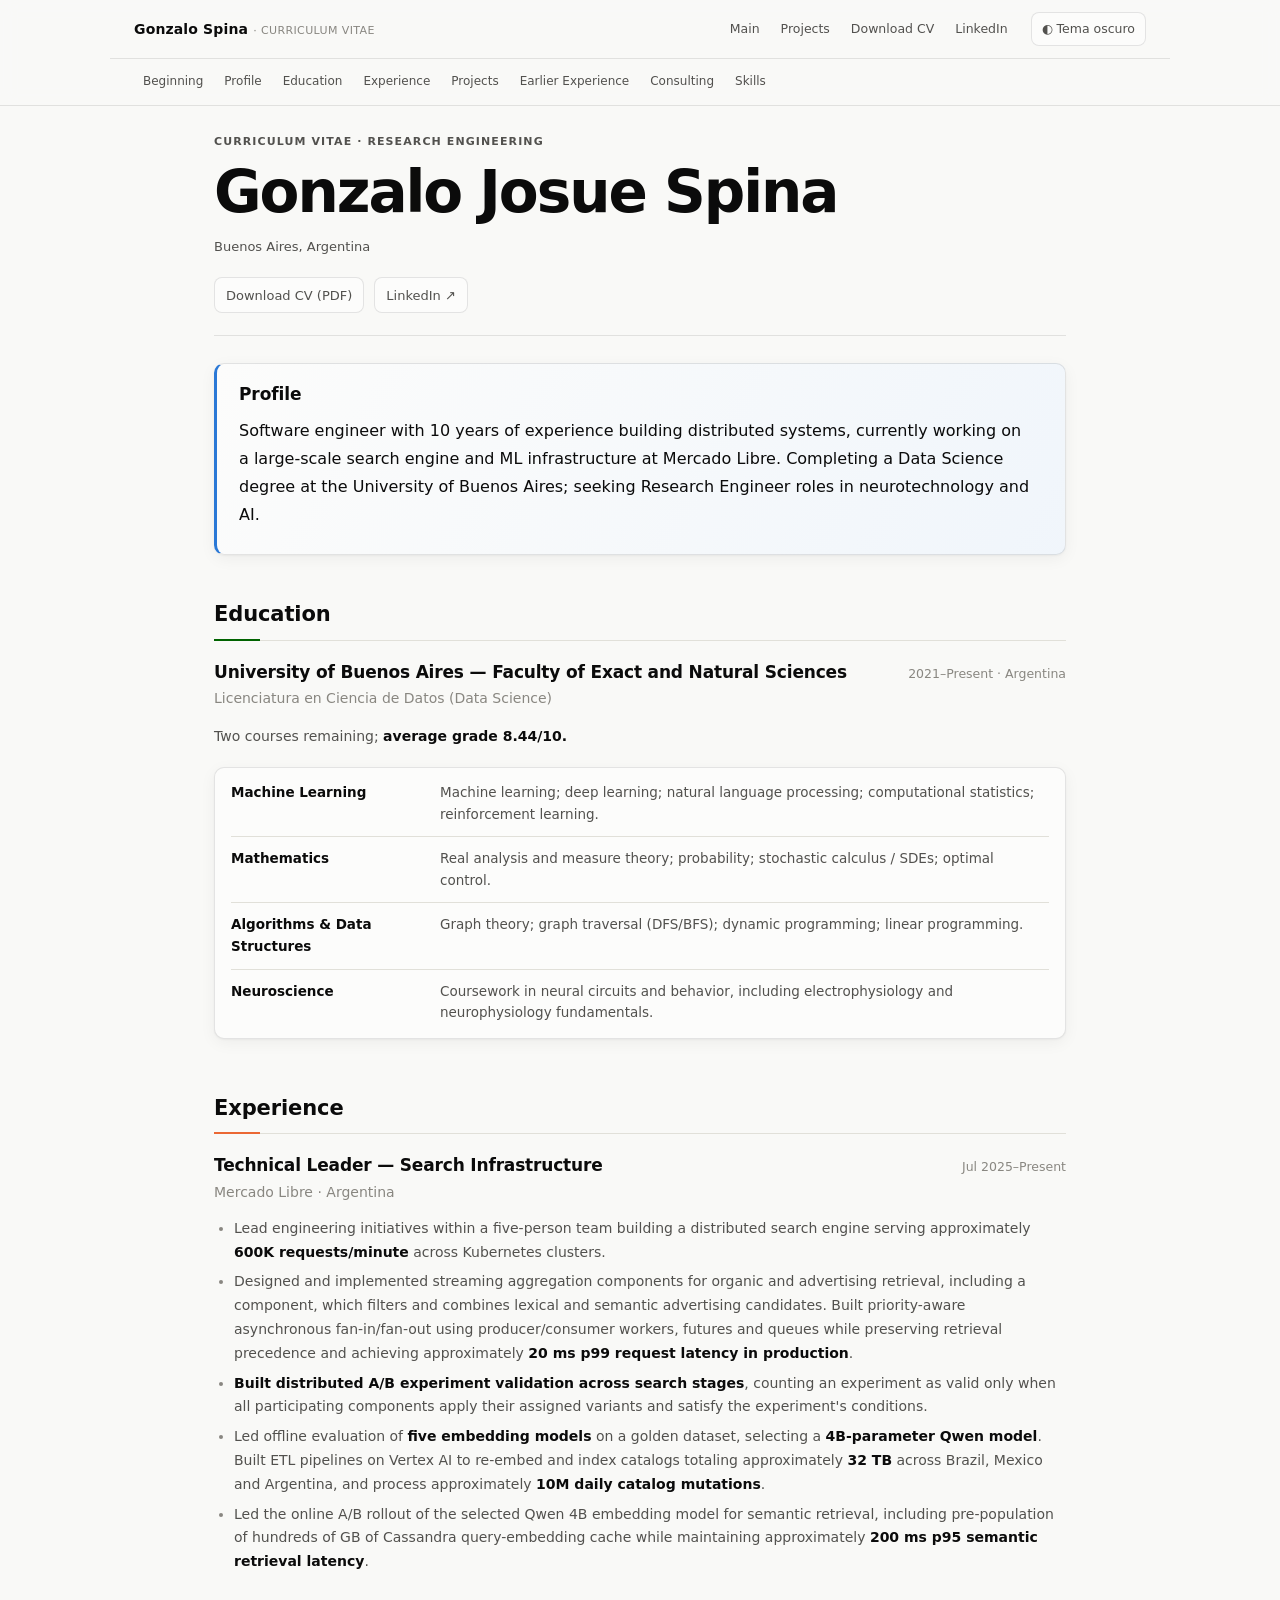
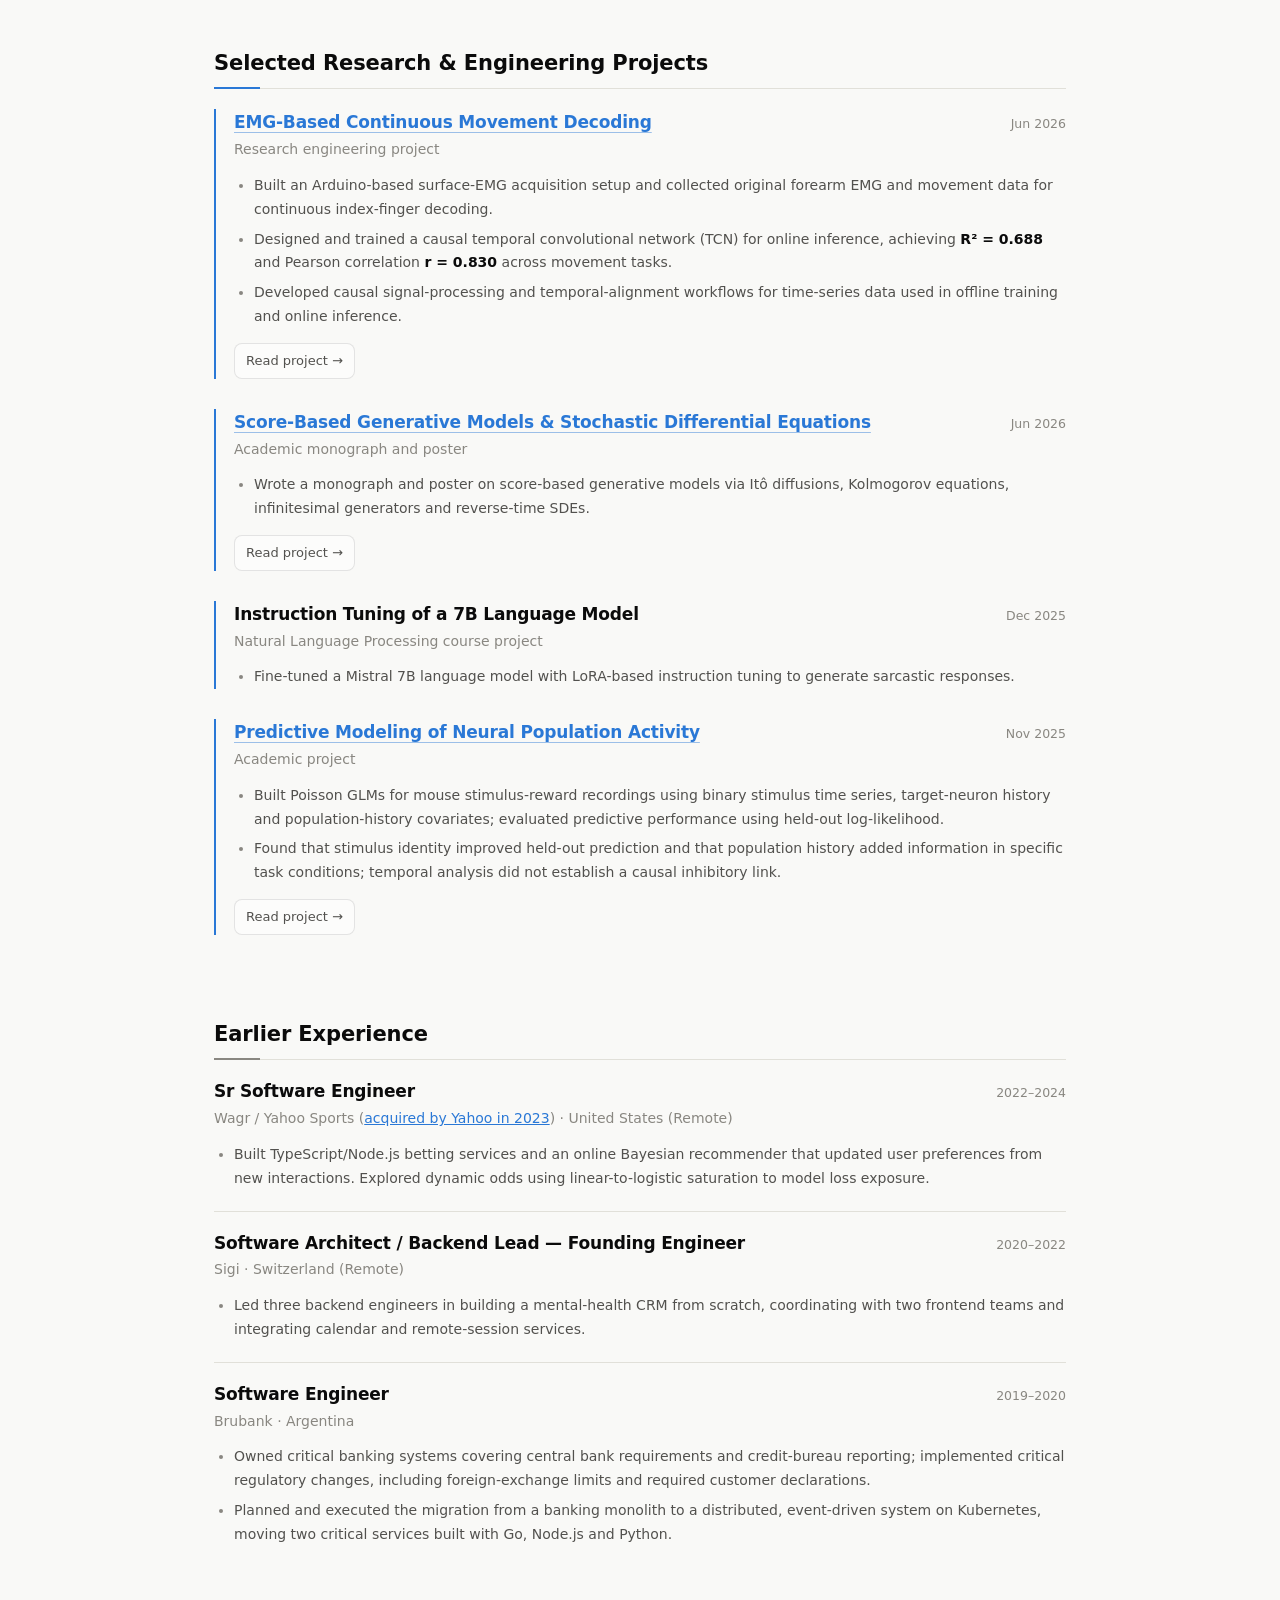
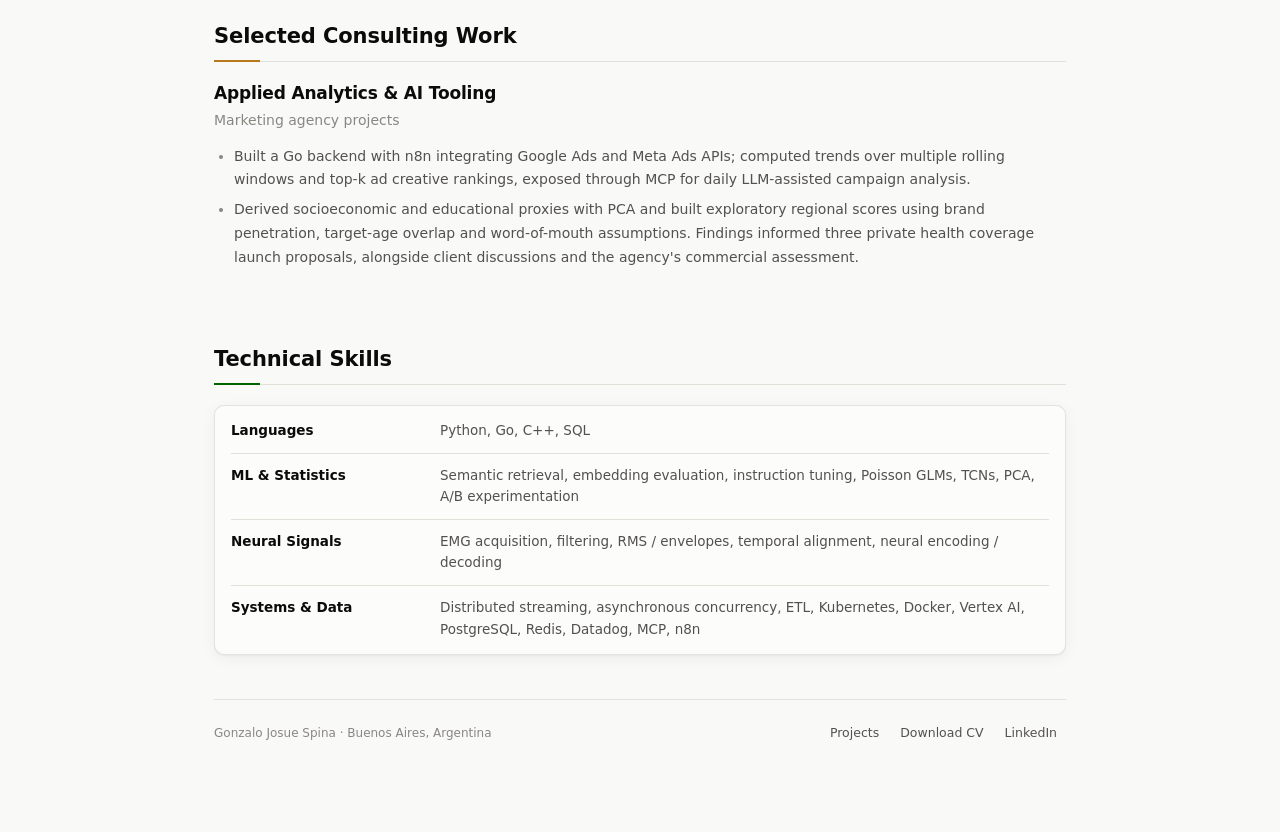
==== docs/index.html @ 9b9d8644 "Use GitHub Pages docs publishing source" ====
<!doctype html>
<html lang="en" data-theme="light">
<head>
  <meta charset="utf-8">
  <meta name="viewport" content="width=device-width,initial-scale=1">
  <meta name="description" content="Curriculum vitae of Gonzalo Spina — research engineering in AI, neurotechnology and distributed systems.">
  <title>Gonzalo Spina · Curriculum Vitae</title>
  <link rel="stylesheet" href="styles.css">
</head>
<body data-page="main">
<header data-site-header></header>
<main class="wrap cv-home" id="top">
  <div class="cv-intro">
    <div class="eyebrow">Curriculum vitae · Research engineering</div>
    <h1>Gonzalo Josue Spina</h1>
    <div class="meta"><span>Buenos Aires, Argentina</span></div>
    <div class="links cv-actions"><a href="Gonzalo_Spina_CV.pdf" download>Download CV (PDF)</a><a href="https://www.linkedin.com/in/gonzalospina" target="_blank" rel="noopener me">LinkedIn ↗</a></div>
  </div>
  <section id="profile">
    <h2>Profile</h2>
    <p>Software engineer with 10 years of experience building distributed systems, currently working on a large-scale search engine and ML infrastructure at Mercado Libre. Completing a Data Science degree at the University of Buenos Aires; seeking Research Engineer roles in neurotechnology and AI.</p>
  </section>
  <section id="education">
    <h2>Education</h2>
    <div class="cv-entry-head"><h3>University of Buenos Aires — Faculty of Exact and Natural Sciences</h3><span>2021–Present · Argentina</span></div>
    <p class="cv-subtitle">Licenciatura en Ciencia de Datos (Data Science)</p>
    <p>Two courses remaining; <strong>average grade 8.44/10.</strong></p>
    <dl class="cv-lines">
      <div><dt>Machine Learning</dt><dd>Machine learning; deep learning; natural language processing; computational statistics; reinforcement learning.</dd></div>
      <div><dt>Mathematics</dt><dd>Real analysis and measure theory; probability; stochastic calculus / SDEs; optimal control.</dd></div>
      <div><dt>Algorithms &amp; Data Structures</dt><dd>Graph theory; graph traversal (DFS/BFS); dynamic programming; linear programming.</dd></div>
      <div><dt>Neuroscience</dt><dd>Coursework in neural circuits and behavior, including electrophysiology and neurophysiology fundamentals.</dd></div>
    </dl>
  </section>
  <section id="experience">
    <h2>Experience</h2>
    <article class="cv-entry">
      <div class="cv-entry-head"><h3>Technical Leader — Search Infrastructure</h3><span>Jul 2025–Present</span></div>
      <p class="cv-subtitle">Mercado Libre · Argentina</p>
      <ul>
        <li>Lead engineering initiatives within a five-person team building a distributed search engine serving approximately <strong>600K requests/minute</strong> across Kubernetes clusters.</li>
        <li>Designed and implemented streaming aggregation components for organic and advertising retrieval, including a component, which filters and combines lexical and semantic advertising candidates. Built priority-aware asynchronous fan-in/fan-out using producer/consumer workers, futures and queues while preserving retrieval precedence and achieving approximately <strong>20 ms p99 request latency in production</strong>.</li>
        <li><strong>Built distributed A/B experiment validation across search stages</strong>, counting an experiment as valid only when all participating components apply their assigned variants and satisfy the experiment's conditions.</li>
        <li>Led offline evaluation of <strong>five embedding models</strong> on a golden dataset, selecting a <strong>4B-parameter Qwen model</strong>. Built ETL pipelines on Vertex AI to re-embed and index catalogs totaling approximately <strong>32 TB</strong> across Brazil, Mexico and Argentina, and process approximately <strong>10M daily catalog mutations</strong>.</li>
        <li>Led the online A/B rollout of the selected Qwen 4B embedding model for semantic retrieval, including pre-population of hundreds of GB of Cassandra query-embedding cache while maintaining approximately <strong>200 ms p95 semantic retrieval latency</strong>.</li>
      </ul>
    </article>
  </section>
  <section id="projects">
    <h2>Selected Research &amp; Engineering Projects</h2>
    <article class="cv-entry">
      <div class="cv-entry-head"><h3><a href="projects/emg-continous-decoding.html">EMG-Based Continuous Movement Decoding</a></h3><span>Jun 2026</span></div>
      <p class="cv-subtitle">Research engineering project</p>
      <ul>
        <li>Built an Arduino-based surface-EMG acquisition setup and collected original forearm EMG and movement data for continuous index-finger decoding.</li>
        <li>Designed and trained a causal temporal convolutional network (TCN) for online inference, achieving <strong>R² = 0.688</strong> and Pearson correlation <strong>r = 0.830</strong> across movement tasks.</li>
        <li>Developed causal signal-processing and temporal-alignment workflows for time-series data used in offline training and online inference.</li>
      </ul>
      <div class="links cv-link"><a href="projects/emg-continous-decoding.html">Read project →</a></div>
    </article>
    <article class="cv-entry">
      <div class="cv-entry-head"><h3><a href="projects/score-based-diffusions.html">Score-Based Generative Models &amp; Stochastic Differential Equations</a></h3><span>Jun 2026</span></div>
      <p class="cv-subtitle">Academic monograph and poster</p>
      <ul><li>Wrote a monograph and poster on score-based generative models via Itô diffusions, Kolmogorov equations, infinitesimal generators and reverse-time SDEs.</li></ul>
      <div class="links cv-link"><a href="projects/score-based-diffusions.html">Read project →</a></div>
    </article>
    <article class="cv-entry">
      <div class="cv-entry-head"><h3>Instruction Tuning of a 7B Language Model</h3><span>Dec 2025</span></div>
      <p class="cv-subtitle">Natural Language Processing course project</p>
      <ul><li>Fine-tuned a Mistral 7B language model with LoRA-based instruction tuning to generate sarcastic responses.</li></ul>
    </article>
    <article class="cv-entry">
      <div class="cv-entry-head"><h3><a href="projects/olfactory-glm.html">Predictive Modeling of Neural Population Activity</a></h3><span>Nov 2025</span></div>
      <p class="cv-subtitle">Academic project</p>
      <ul>
        <li>Built Poisson GLMs for mouse stimulus-reward recordings using binary stimulus time series, target-neuron history and population-history covariates; evaluated predictive performance using held-out log-likelihood.</li>
        <li>Found that stimulus identity improved held-out prediction and that population history added information in specific task conditions; temporal analysis did not establish a causal inhibitory link.</li>
      </ul>
      <div class="links cv-link"><a href="projects/olfactory-glm.html">Read project →</a></div>
    </article>
  </section>
  <section id="earlier-experience">
    <h2>Earlier Experience</h2>
    <article class="cv-entry">
      <div class="cv-entry-head"><h3>Sr Software Engineer</h3><span>2022–2024</span></div>
      <p class="cv-subtitle">Wagr / Yahoo Sports (<a href="https://www.yahooinc.com/press/yahoo-acquires-wagr-unlocking-opportunities-in-social-gaming-for-yahoo-sports" target="_blank" rel="noopener">acquired by Yahoo in 2023</a>) · United States (Remote)</p>
      <ul><li>Built TypeScript/Node.js betting services and an online Bayesian recommender that updated user preferences from new interactions. Explored dynamic odds using linear-to-logistic saturation to model loss exposure.</li></ul>
    </article>
    <article class="cv-entry">
      <div class="cv-entry-head"><h3>Software Architect / Backend Lead — Founding Engineer</h3><span>2020–2022</span></div>
      <p class="cv-subtitle">Sigi · Switzerland (Remote)</p>
      <ul><li>Led three backend engineers in building a mental-health CRM from scratch, coordinating with two frontend teams and integrating calendar and remote-session services.</li></ul>
    </article>
    <article class="cv-entry">
      <div class="cv-entry-head"><h3>Software Engineer</h3><span>2019–2020</span></div>
      <p class="cv-subtitle">Brubank · Argentina</p>
      <ul>
        <li>Owned critical banking systems covering central bank requirements and credit-bureau reporting; implemented critical regulatory changes, including foreign-exchange limits and required customer declarations.</li>
        <li>Planned and executed the migration from a banking monolith to a distributed, event-driven system on Kubernetes, moving two critical services built with Go, Node.js and Python.</li>
      </ul>
    </article>
  </section>
  <section id="consulting">
    <h2>Selected Consulting Work</h2>
    <article class="cv-entry">
      <div class="cv-entry-head"><h3>Applied Analytics &amp; AI Tooling</h3></div>
      <p class="cv-subtitle">Marketing agency projects</p>
      <ul>
        <li>Built a Go backend with n8n integrating Google Ads and Meta Ads APIs; computed trends over multiple rolling windows and top-k ad creative rankings, exposed through MCP for daily LLM-assisted campaign analysis.</li>
        <li>Derived socioeconomic and educational proxies with PCA and built exploratory regional scores using brand penetration, target-age overlap and word-of-mouth assumptions. Findings informed three private health coverage launch proposals, alongside client discussions and the agency's commercial assessment.</li>
      </ul>
    </article>
  </section>
  <section id="skills">
    <h2>Technical Skills</h2>
    <dl class="cv-lines">
      <div><dt>Languages</dt><dd>Python, Go, C++, SQL</dd></div>
      <div><dt>ML &amp; Statistics</dt><dd>Semantic retrieval, embedding evaluation, instruction tuning, Poisson GLMs, TCNs, PCA, A/B experimentation</dd></div>
      <div><dt>Neural Signals</dt><dd>EMG acquisition, filtering, RMS / envelopes, temporal alignment, neural encoding / decoding</dd></div>
      <div><dt>Systems &amp; Data</dt><dd>Distributed streaming, asynchronous concurrency, ETL, Kubernetes, Docker, Vertex AI, PostgreSQL, Redis, Datadog, MCP, n8n</dd></div>
    </dl>
  </section>
  <footer data-site-footer></footer>
</main>
<script src="components.js"></script>
<script src="app.js"></script>
</body>
</html>
---- docs/styles.css ----
:root {
  --page: #f9f9f7; --surface-1: #fcfcfb; --surface-2: #f1f0ec; --surface-3: #e9e8e2;
  --text-primary: #0b0b0b; --text-secondary: #52514e; --text-muted: #898781;
  --grid: #e1e0d9; --border: rgba(11,11,11,.10); --blue: #2a78d6; --blue-wash: #cde2fb;
  --orange: #eb6834; --green: #006300; --warning: #b8791a;
  --shadow: 0 1px 2px rgba(11,11,11,.04), 0 4px 16px rgba(11,11,11,.05);
}
:root[data-theme="dark"] { --page:#0d0d0d; --surface-1:#1a1a19; --surface-2:#232322; --surface-3:#2c2c2a;
  --text-primary:#fff; --text-secondary:#c3c2b7; --text-muted:#898781; --grid:#2c2c2a; --border:rgba(255,255,255,.10);
  --blue:#3987e5; --blue-wash:#184f95; --orange:#d95926; --green:#0ca30c; --warning:#fab219;
  --shadow:0 1px 2px rgba(0,0,0,.3),0 4px 16px rgba(0,0,0,.4); }
* { box-sizing: border-box; }
html { scroll-behavior: smooth; }
body { margin:0; background:var(--page); color:var(--text-primary); font-family:system-ui,-apple-system,"Segoe UI",sans-serif; line-height:1.6; -webkit-font-smoothing:antialiased; }
a { color:var(--blue); } a:hover { color:var(--text-primary); }
.top { position:sticky; top:0; z-index:20; background:color-mix(in srgb,var(--page) 88%,transparent); backdrop-filter:blur(8px); border-bottom:1px solid var(--border); }
.top-inner,.wrap { max-width:1060px; margin:0 auto; }
.top-inner { padding:12px 24px; display:flex; align-items:center; gap:14px; }
.brand { font-size:14px; font-weight:650; letter-spacing:.01em; text-decoration:none; color:var(--text-primary); }
.brand span { color:var(--text-muted); font-size:11px; font-weight:500; text-transform:uppercase; letter-spacing:.035em; }
nav { margin-left:auto; display:flex; gap:3px; flex-wrap:wrap; } nav a { color:var(--text-secondary); text-decoration:none; font-size:12.5px; padding:5px 9px; border-radius:7px; } nav a:hover { background:var(--surface-2); color:var(--text-primary); }
.article-nav { max-width:1060px; margin:0 auto; padding:8px 24px 9px; min-height:42px; display:flex; align-items:center; gap:3px; flex-wrap:wrap; border-top:1px solid var(--border); } .article-nav a { color:var(--text-secondary); text-decoration:none; font-size:12px; padding:5px 9px; border-radius:7px; } .article-nav a:hover { background:var(--surface-2); color:var(--text-primary); }
button { cursor:pointer; border:1px solid var(--border); background:var(--surface-1); color:var(--text-secondary); border-radius:8px; padding:6px 10px; font:inherit; font-size:12.5px; }
.wrap { padding:0 24px 84px; }
.eyebrow { font-size:11px; text-transform:uppercase; letter-spacing:.12em; color:var(--text-muted); font-weight:650; margin-top:38px; }
h1 { font-size:clamp(30px,4vw,46px); line-height:1.12; max-width:22ch; margin:10px 0 10px; letter-spacing:-.018em; }
h2 { font-size:21px; margin:54px 0 5px; padding-top:8px; letter-spacing:-.005em; } h3 { font-size:15.5px; margin:26px 0 8px; }
p,li { color:var(--text-secondary); } p { max-width:78ch; } li { margin:4px 0; }
.lead { color:var(--text-secondary); font-size:16px; line-height:1.7; max-width:76ch; }
.meta { color:var(--text-muted); font-size:12.5px; margin-top:14px; display:flex; gap:16px; flex-wrap:wrap; }
.project-tags { display:flex; flex-wrap:wrap; gap:7px; margin-top:14px; }
.project-tags span { border:1px solid var(--border); border-radius:999px; padding:3px 9px; color:var(--text-secondary); font-size:11.5px; }
.project-source { display:flex; align-items:center; justify-content:space-between; gap:18px; max-width:470px; margin-top:26px; padding:13px 14px 13px 16px; border:1px solid var(--border); border-radius:11px; background:var(--surface-1); box-shadow:var(--shadow); }
.project-source > span { color:var(--text-muted); font-size:12px; }
.github-link { display:inline-flex; align-items:center; gap:10px; border:1px solid var(--border); border-radius:8px; padding:8px 12px; color:var(--text-primary); background:var(--surface-2); text-decoration:none; font-size:13px; font-weight:600; white-space:nowrap; }
.github-link:hover { background:var(--surface-3); }
.github-link svg { display:block; flex:0 0 18px; width:18px !important; height:18px !important; max-width:18px; max-height:18px; }
.pill { display:inline-block; font-size:10.5px; font-weight:700; padding:2px 8px; border-radius:999px; letter-spacing:.02em; background:var(--surface-3); color:var(--text-primary); }
.pill.blue { background:var(--blue-wash); }
.hero { background:linear-gradient(180deg,var(--surface-1),color-mix(in srgb,var(--blue-wash) 22%,var(--surface-1))); border:1px solid var(--border); border-radius:16px; padding:22px 24px; box-shadow:var(--shadow); display:flex; align-items:baseline; gap:20px; flex-wrap:wrap; margin:22px 0 5px; }
.hero .num { font-size:40px; font-weight:680; line-height:1.05; } .hero .cap { color:var(--text-secondary); font-size:14.5px; max-width:58ch; } .hero .cap b { color:var(--text-primary); }
.callout { border:1px solid var(--border); border-left:3px solid var(--blue); background:var(--surface-1); border-radius:10px; padding:13px 16px; margin:16px 0; font-size:13.5px; box-shadow:var(--shadow); } .callout.key { border-left-color:var(--orange); } .callout.good { border-left-color:var(--green); } .callout p { margin:2px 0; max-width:none; }
.callout .k,.callout p { color:#0b0b0b; } .callout .k { display:block; font-size:10.5px; font-weight:700; letter-spacing:.08em; text-transform:uppercase; margin-bottom:4px; }
.kpis { display:grid; grid-template-columns:repeat(auto-fit,minmax(158px,1fr)); gap:12px; margin:22px 0 8px; }
.tile { background:var(--surface-1); border:1px solid var(--border); border-radius:14px; padding:16px; box-shadow:var(--shadow); } .tile .label { font-size:12px; color:var(--text-secondary); } .tile .value { font-size:26px; font-weight:650; margin-top:6px; letter-spacing:-.01em; } .tile .sub { font-size:12px; color:var(--text-muted); margin-top:3px; }
.pair { display:grid; grid-template-columns:1fr 1fr; gap:16px; margin-top:18px; } .pair .tile h3 { margin:0 0 8px; } .pair .tile p { margin:0; font-size:14px; }
.project-grid { display:grid; grid-template-columns:1fr 1fr; gap:16px; margin-top:18px; } .project-grid .tile h3 { margin:0 0 8px; } .project-grid .tile p { margin:0 0 10px; font-size:14px; } .project-grid .tile p:last-child { margin-bottom:0; }
.project-grid .tile:last-child { grid-column:1 / -1; }
.education-card { margin-top:18px; }
figure { margin:18px 0 8px; background:var(--surface-1); border:1px solid var(--border); border-radius:14px; padding:16px 18px 14px; box-shadow:var(--shadow); } figure img { width:100%; height:auto; display:block; border-radius:8px; } figcaption { font-size:14px; font-weight:600; margin-bottom:7px; } figure .note { font-size:12px; color:var(--text-muted); margin-top:9px; }
.media-grid { display:grid; grid-template-columns:1.25fr .75fr; gap:16px; align-items:start; } .media-card { overflow:hidden; border:1px solid var(--border); border-radius:14px; background:var(--surface-1); box-shadow:var(--shadow); } .media-card img { width:100%; display:block; } .media-card .caption { padding:13px 15px; font-size:13px; color:var(--text-secondary); }
.links { display:flex; gap:10px; flex-wrap:wrap; margin:17px 0; align-items:stretch; } .links a { display:inline-flex; align-items:center; min-height:36px; border:1px solid var(--border); border-radius:8px; padding:8px 11px; text-decoration:none; color:var(--text-secondary); background:var(--surface-1); font:500 13px/1.35 system-ui,-apple-system,"Segoe UI",sans-serif; } .links a:hover { color:var(--text-primary); background:var(--surface-2); }
.tbl-wrap { overflow-x:auto; margin:16px 0; border:1px solid var(--border); border-radius:12px; box-shadow:var(--shadow); } table { border-collapse:collapse; width:100%; font-size:12.8px; background:var(--surface-1); } caption { caption-side:top; text-align:left; padding:13px 14px 11px; color:var(--text-secondary); font-size:13.5px; line-height:1.45; font-weight:550; } th,td { text-align:right; padding:8px 12px; border-bottom:1px solid var(--grid); white-space:nowrap; } th { background:var(--surface-2); color:var(--text-secondary); font-weight:600; } td:first-child,th:first-child { text-align:left; } tbody tr:last-child td { border-bottom:0; } tbody tr:hover td { background:var(--surface-2); } td { font-variant-numeric:tabular-nums; }
.result-grid { display:grid; grid-template-columns:repeat(auto-fit,minmax(220px,1fr)); gap:12px; margin:20px 0 8px; } .result-card { background:var(--surface-1); border:1px solid var(--border); border-radius:14px; padding:16px; box-shadow:var(--shadow); } .result-card .label { color:var(--text-secondary); font-size:12px; } .result-card .value { color:var(--text-primary); font-size:30px; font-weight:680; letter-spacing:-.02em; line-height:1.1; margin-top:6px; } .result-card .unit { color:var(--text-muted); font-size:12px; margin-top:2px; } .result-card .interval { color:var(--text-secondary); font-size:12px; line-height:1.45; margin-top:10px; padding-top:9px; border-top:1px solid var(--grid); }
.equation { display:grid; grid-template-columns:minmax(0,1fr) 42px; align-items:center; gap:14px; margin:16px 0; }
.equation .formula { min-width:0; margin:0; }
.equation .eqno { color:var(--text-muted); font:normal 12px/1 system-ui,sans-serif; text-align:left; white-space:nowrap; }
.formula { background:var(--surface-1); border:1px solid var(--border); border-radius:10px; padding:15px 18px; margin:16px 0; text-align:center; font:italic 18px/1.8 Georgia,serif; box-shadow:var(--shadow); overflow-x:auto; }
.formula small { display:block; font:normal 12.5px/1.5 system-ui,sans-serif; color:var(--text-muted); margin-top:7px; }
.top + .wrap section { scroll-margin-top:112px; }
code { font:12.5px ui-monospace,"SF Mono",Menlo,monospace; background:var(--surface-2); padding:1.5px 5px; border-radius:5px; color:var(--text-primary); } pre { background:var(--surface-2); border:1px solid var(--border); border-radius:10px; padding:12px 14px; overflow-x:auto; font-size:12.5px; }
.post-list { display:grid; gap:12px; margin-top:20px; } .post { display:block; text-decoration:none; border:1px solid var(--border); border-radius:12px; padding:16px; background:var(--surface-1); box-shadow:var(--shadow); } .post:hover { background:var(--surface-2); } .post .date { color:var(--text-muted); font-size:12px; } .post h3 { color:var(--text-primary); margin:5px 0; } .post p { margin:0; font-size:14px; } .post-tags { display:flex; flex-wrap:wrap; gap:7px; margin-top:13px; } .post-tags span { display:inline-flex; align-items:center; border:1px solid var(--border); border-radius:999px; padding:4px 10px; background:var(--surface-2); color:var(--text-secondary) !important; font:500 11px/1.25 system-ui,-apple-system,"Segoe UI",sans-serif; }
footer { border-top:1px solid var(--border); margin-top:58px; padding-top:18px; font-size:12px; color:var(--text-muted); } footer p { color:var(--text-muted); }
.cv-home { max-width:900px; }
.cv-intro { padding:27px 0 22px; border-bottom:1px solid var(--border); }
.cv-intro .eyebrow { margin-top:0; color:var(--text-secondary); letter-spacing:.1em; }
.cv-home h1 { max-width:none; margin:11px 0 14px; font-size:clamp(38px,5vw,58px); line-height:1.05; letter-spacing:-.035em; }
.cv-intro .meta { align-items:center; gap:9px 22px; margin:0; font-size:13px; }
.cv-intro .meta span { color:var(--text-secondary); }
.cv-actions { margin:20px 0 0; }
.cv-home section { --section-accent:var(--blue); margin:0; padding:0 0 10px; }
.cv-home #profile { margin:27px 0 0; padding:19px 22px 21px; background:linear-gradient(120deg,var(--surface-1),color-mix(in srgb,var(--blue-wash) 25%,var(--surface-1))); border:1px solid var(--border); border-left:3px solid var(--blue); border-radius:10px; box-shadow:var(--shadow); }
.cv-home #education,.cv-home #skills { --section-accent:var(--green); }
.cv-home #experience { --section-accent:var(--orange); }
.cv-home #earlier-experience { --section-accent:var(--text-muted); }
.cv-home #consulting { --section-accent:var(--warning); }
.cv-home h2 { position:relative; margin:45px 0 20px; padding:0 0 10px; color:var(--text-primary); font-size:21px; line-height:1.4; font-weight:650; letter-spacing:-.005em; border-bottom:1px solid var(--grid); }
.cv-home h2::after { content:""; position:absolute; bottom:-1px; left:0; width:46px; height:2px; background:var(--section-accent); }
.cv-home #profile h2 { margin:0 0 10px; padding:0; font-size:17px; border:0; }
.cv-home #profile h2::after { display:none; }
.cv-home #profile p { margin:0 0 4px; font-size:16px; line-height:1.75; color:var(--text-primary); }
.cv-home p,.cv-home li { font-size:14px; line-height:1.7; }
.cv-home .cv-entry { padding:20px 0 0; margin:0 0 20px; border-top:1px solid var(--grid); }
.cv-home .cv-entry:first-of-type { border-top:0; padding-top:0; }
.cv-home #projects .cv-entry { padding:2px 0 0 18px; margin:0 0 30px; border:0; border-left:2px solid var(--blue); }
.cv-entry-head { display:flex; justify-content:space-between; align-items:baseline; gap:12px 24px; }
.cv-entry-head h3 { margin:0; font-size:17px; font-weight:650; line-height:1.4; letter-spacing:-.01em; }
.cv-entry-head span { flex-shrink:0; color:var(--text-muted); font-size:12.5px; font-variant-numeric:tabular-nums; }
.cv-entry-head a { color:var(--text-primary); text-decoration-color:var(--grid); text-underline-offset:4px; text-decoration-thickness:1px; }
.cv-entry-head a:hover { color:var(--blue); text-decoration-color:var(--blue); }
.cv-home #projects .cv-entry-head a { color:var(--blue); text-decoration-color:color-mix(in srgb,var(--blue) 45%,transparent); }
.cv-subtitle { color:var(--text-muted); font-size:13px; margin:3px 0 12px; }
.cv-home ul { padding-left:20px; margin:12px 0; }
.cv-home li { margin:6px 0; }
.cv-home li::marker { color:var(--text-muted); }
.cv-home li strong,.cv-home #education strong { color:var(--text-primary); }
.cv-link { margin:14px 0 0; }
.cv-lines { margin:18px 0 0; padding:3px 16px; background:var(--surface-1); border:1px solid var(--border); border-radius:10px; box-shadow:var(--shadow); }
.cv-lines > div { display:grid; grid-template-columns:195px 1fr; gap:14px; padding:11px 0; border-top:1px solid var(--grid); font-size:13.5px; line-height:1.6; }
.cv-lines > div:first-child { border-top:0; }
.cv-lines dt { color:var(--text-primary); font-weight:600; }
.cv-lines dd { color:var(--text-secondary); margin:0; }
.cv-footer { display:flex; align-items:center; justify-content:space-between; gap:15px 30px; padding-top:18px; margin-top:34px; }
.cv-footer span { color:var(--text-muted); }
.cv-footer nav { width:auto; margin:0; }
.cv-footer nav a { font-size:12.5px; }
@media(max-width:760px){ .top-inner { flex-wrap:wrap; padding:10px 16px; } nav { order:3; width:100%; margin-left:0; } .article-nav { padding:8px 16px 9px; } .top + .wrap section { scroll-margin-top:170px; } .wrap { padding-left:16px; padding-right:16px; } .pair,.project-grid,.media-grid { grid-template-columns:1fr; } .equation { grid-template-columns:minmax(0,1fr) 32px; gap:8px; } h1 { font-size:34px; } }
@media(max-width:760px){ .cv-intro { padding-top:22px; } .cv-home #profile { padding:17px 18px 19px; } .cv-home h2 { margin:37px 0 19px; } .cv-home #profile h2 { margin:0 0 10px; } .cv-entry-head { display:block; } .cv-entry-head span { display:block; margin-top:3px; } .cv-lines > div { grid-template-columns:1fr; gap:3px; } .cv-footer { display:block; } .cv-footer nav { display:flex; margin-top:12px; } }
@media print { .top { position:static; } button,nav { display:none; } body { background:#fff; } .tile,.callout,figure,.tbl-wrap { box-shadow:none; break-inside:avoid; } }

/* Robothand case study: editorial layout, with one dominant visual per section. */
.case-study .demo-hero,.case-study .figure-grid figure { background:transparent; border:0; border-radius:0; padding:0; box-shadow:none; }
.case-study .demo-hero { margin:32px 0 0; }
.case-study .demo-hero video { width:100%; display:block; max-height:620px; background:#111; border-radius:10px; }
.case-study figcaption { margin-top:10px; }
.case-study .note,.case-study .quiet { color:var(--text-muted); font-size:12.5px; }
.case-study .setup-layout { display:grid; grid-template-columns:1.15fr .85fr; gap:42px; align-items:start; margin-top:26px; }
.case-study .setup-layout img { width:100%; display:block; border-radius:8px; }
.case-study .setup-photos { display:grid; grid-template-columns:repeat(2,minmax(0,1fr)); gap:14px; align-items:start; }
.case-study .setup-photos figure { margin:0; background:transparent; border:0; border-radius:0; padding:0; box-shadow:none; }
.case-study .setup-photos img { aspect-ratio:4/5; object-fit:cover; }
.case-study .setup-photos a { display:block; cursor:zoom-in; }
.no-scroll { overflow:hidden; }
.lightbox { position:fixed; inset:0; z-index:50; display:flex; align-items:center; justify-content:center; padding:32px; background:rgba(0,0,0,.78); opacity:0; pointer-events:none; transition:opacity .18s ease; }
.lightbox.is-open { opacity:1; pointer-events:auto; }
.lightbox img { max-width:min(1100px,92vw); max-height:88vh; width:auto; height:auto; object-fit:contain; border-radius:8px; box-shadow:0 12px 50px rgba(0,0,0,.35); }
.lightbox-close { position:absolute; top:18px; right:22px; border:0; background:transparent; color:white; font-size:34px; line-height:1; padding:4px 10px; cursor:pointer; }
.case-study .setup-photos figcaption { font-size:12px; font-weight:400; color:var(--text-muted); }
.case-study .minor-heading { margin:0 0 10px; font-size:16px; }
.case-study .signal-flow { display:flex; flex-wrap:wrap; align-items:center; gap:8px 12px; margin:25px 0; font-size:13px; color:var(--text-primary); }
.case-study .signal-flow span { border-bottom:2px solid var(--blue); padding:7px 0; }
.case-study .signal-flow i { color:var(--text-muted); font-style:normal; }
.case-study .architecture-rationale { border-top:1px solid var(--border); margin-top:28px; padding-top:18px; }
.case-study .architecture-rationale h3 { margin:0 0 12px; font-size:15px; }
.case-study .architecture-rationale p { margin:12px 0; }
.case-study .attenuation-figure { max-width:820px; margin-top:26px; background:transparent; border:0; border-radius:0; padding:0; box-shadow:none; }
.case-study .attenuation-figure img { width:100%; display:block; border-radius:6px; }
.case-study .evidence-lead { display:flex; gap:25px; align-items:baseline; border-top:1px solid var(--border); border-bottom:1px solid var(--border); padding:20px 0; margin-top:20px; }
.case-study .metric { font-size:42px; font-weight:680; letter-spacing:-.03em; display:block; line-height:1; }
.case-study .metric-label { font-size:12px; color:var(--text-muted); }
.case-study .evidence-lead p { margin:0; max-width:55ch; }
.case-study .metric-cards { display:grid; grid-template-columns:repeat(2,minmax(0,220px)); gap:12px; margin:22px 0 6px; }
.case-study .metric-cards > div { background:var(--surface-1); border:1px solid var(--border); border-radius:10px; padding:14px 16px; }
.case-study .benchmark-explainer { border-top:1px solid var(--border); border-bottom:1px solid var(--border); padding:18px 0 20px; margin-top:22px; }
.case-study .benchmark-explainer h3 { margin:0 0 7px; font-size:15px; }
.case-study .benchmark-explainer p { margin:7px 0; }
.case-study .task-list { display:grid; grid-template-columns:1fr 1fr; gap:13px 30px; margin:18px 0; }
.case-study .task-list div { border-left:2px solid var(--blue); padding-left:11px; }
.case-study .task-list strong,.case-study .task-list span { display:block; }
.case-study .task-list strong { font-size:13px; color:var(--text-primary); }
.case-study .task-list span { font-size:12px; color:var(--text-muted); margin-top:2px; }
.case-study .figure-grid { display:grid; grid-template-columns:1.25fr .75fr; gap:38px; margin-top:28px; }
.case-study .figure-grid img { width:100%; display:block; border-radius:6px; }
.case-study .wide-figure { margin-top:28px; }
.case-study .wide-figure img { width:100%; display:block; border-radius:6px; }
.case-study .metric-figures { display:grid; grid-template-columns:1fr 1fr; gap:28px; margin-top:28px; }
.case-study .metric-figures figure { margin:0; background:transparent; border:0; border-radius:0; padding:0; box-shadow:none; }
.case-study .metric-figures img { width:100%; display:block; border-radius:6px; }
.case-study .secondary-video { width:100%; display:block; max-height:600px; background:#111; border-radius:8px; margin-top:22px; }
.case-study .demo-list { display:grid; grid-template-columns:1fr 1fr; gap:28px; margin-top:24px; }
.case-study .demo-list figure { margin:0; }
.case-study .demo-list figure { max-width:680px; }
.case-study .demo-list video { width:100%; display:block; background:#111; border-radius:8px; }
.case-study .limits-grid { display:grid; grid-template-columns:1fr 1fr; gap:48px; border-top:1px solid var(--border); margin-top:22px; }
.case-study .limits-grid h3 { margin-top:20px; }
.case-study .technical-notes { border:0; border-top:1px solid var(--border); border-radius:0; padding:16px 0; margin-top:55px; box-shadow:none; background:transparent; }
.case-study .technical-notes summary { color:var(--text-secondary); font-size:13px; }
.case-study .technical-spec { display:grid; grid-template-columns:1fr 1fr; gap:14px 26px; margin:18px 0; }
.case-study .technical-spec span,.case-study .technical-spec strong { display:block; }
.case-study .technical-spec span { color:var(--text-muted); font-size:11px; text-transform:uppercase; letter-spacing:.06em; }
.case-study .technical-spec strong { color:var(--text-primary); font-size:13px; font-weight:600; margin-top:3px; }
@media(max-width:760px){ .case-study .setup-layout,.case-study .figure-grid,.case-study .limits-grid,.case-study .demo-list,.case-study .metric-figures { grid-template-columns:1fr; gap:24px; } .case-study .setup-photos { grid-template-columns:repeat(2,minmax(0,1fr)); } .case-study .task-list,.case-study .metric-cards,.case-study .technical-spec { grid-template-columns:1fr; } .case-study .evidence-lead { display:block; } .case-study .evidence-lead p { margin-top:14px; } .case-study .signal-flow { display:grid; grid-template-columns:1fr; gap:5px; } .case-study .signal-flow i { transform:rotate(90deg); justify-self:center; } }
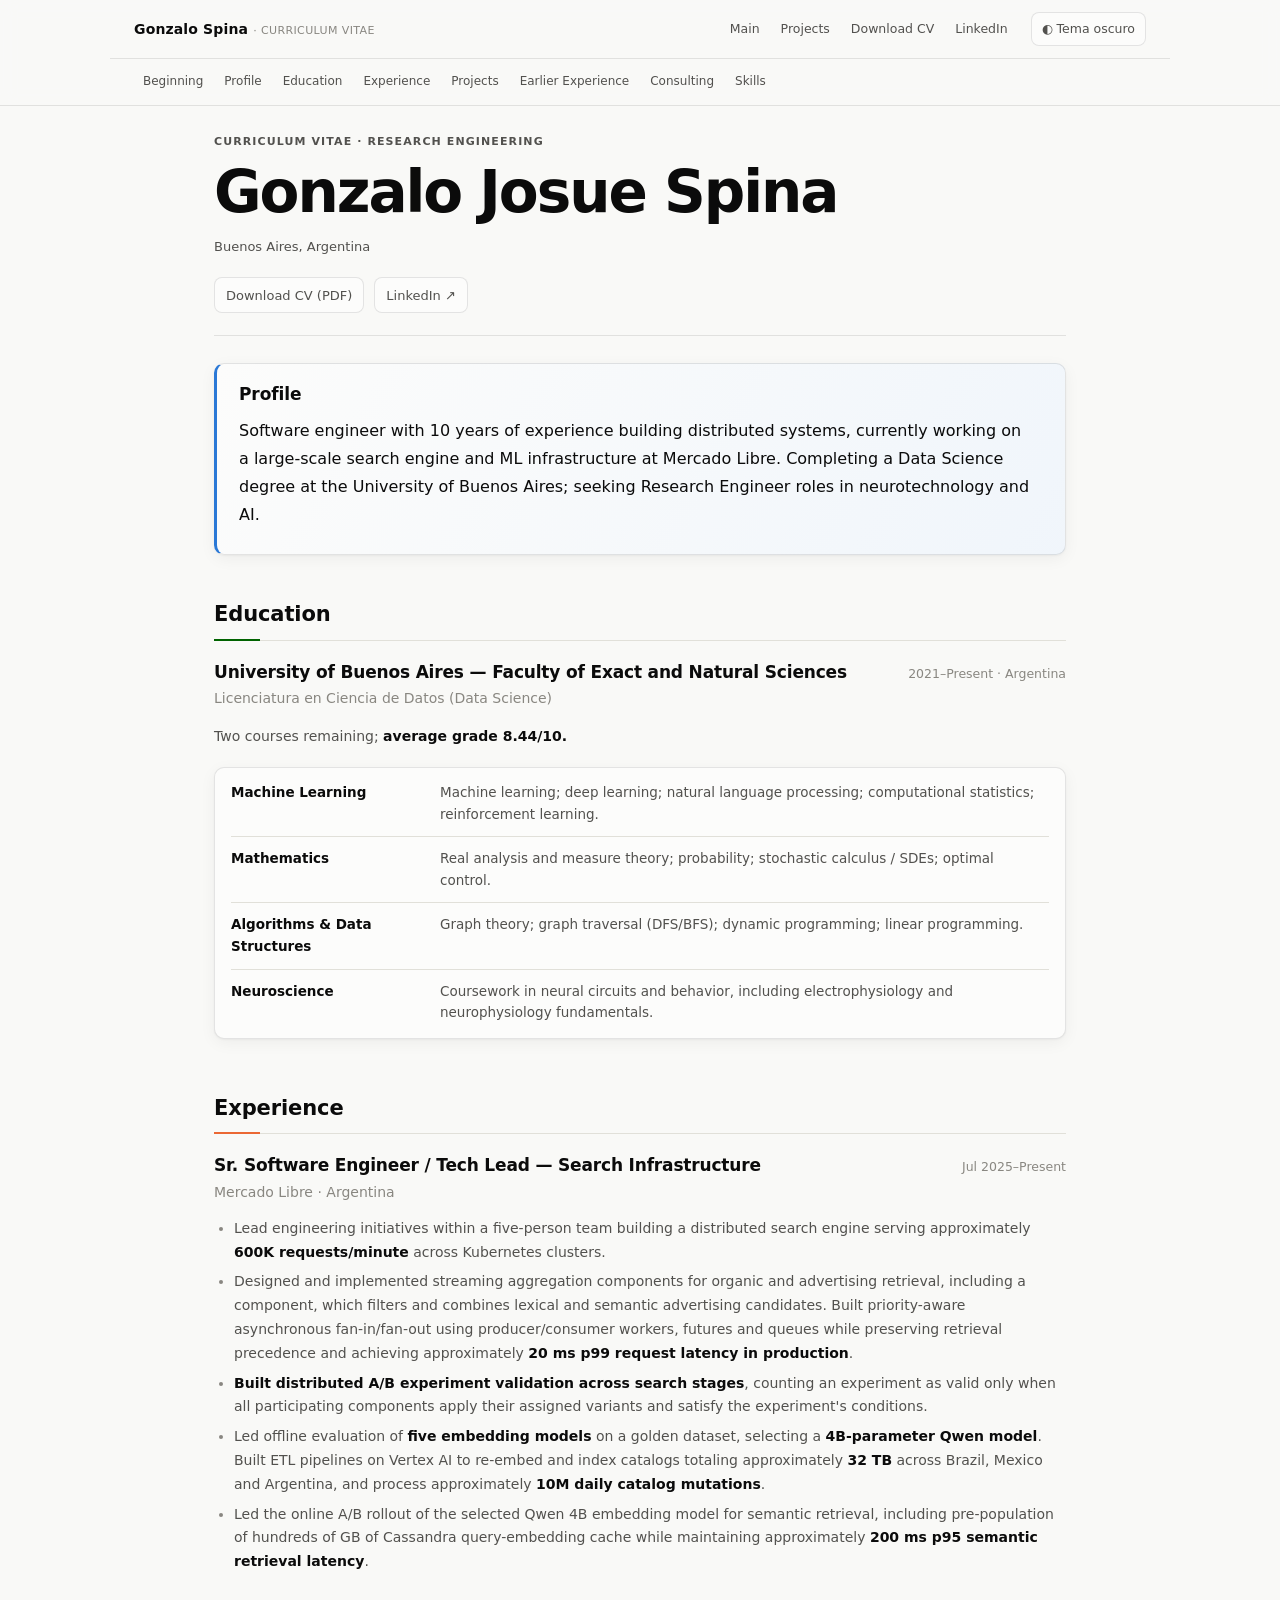
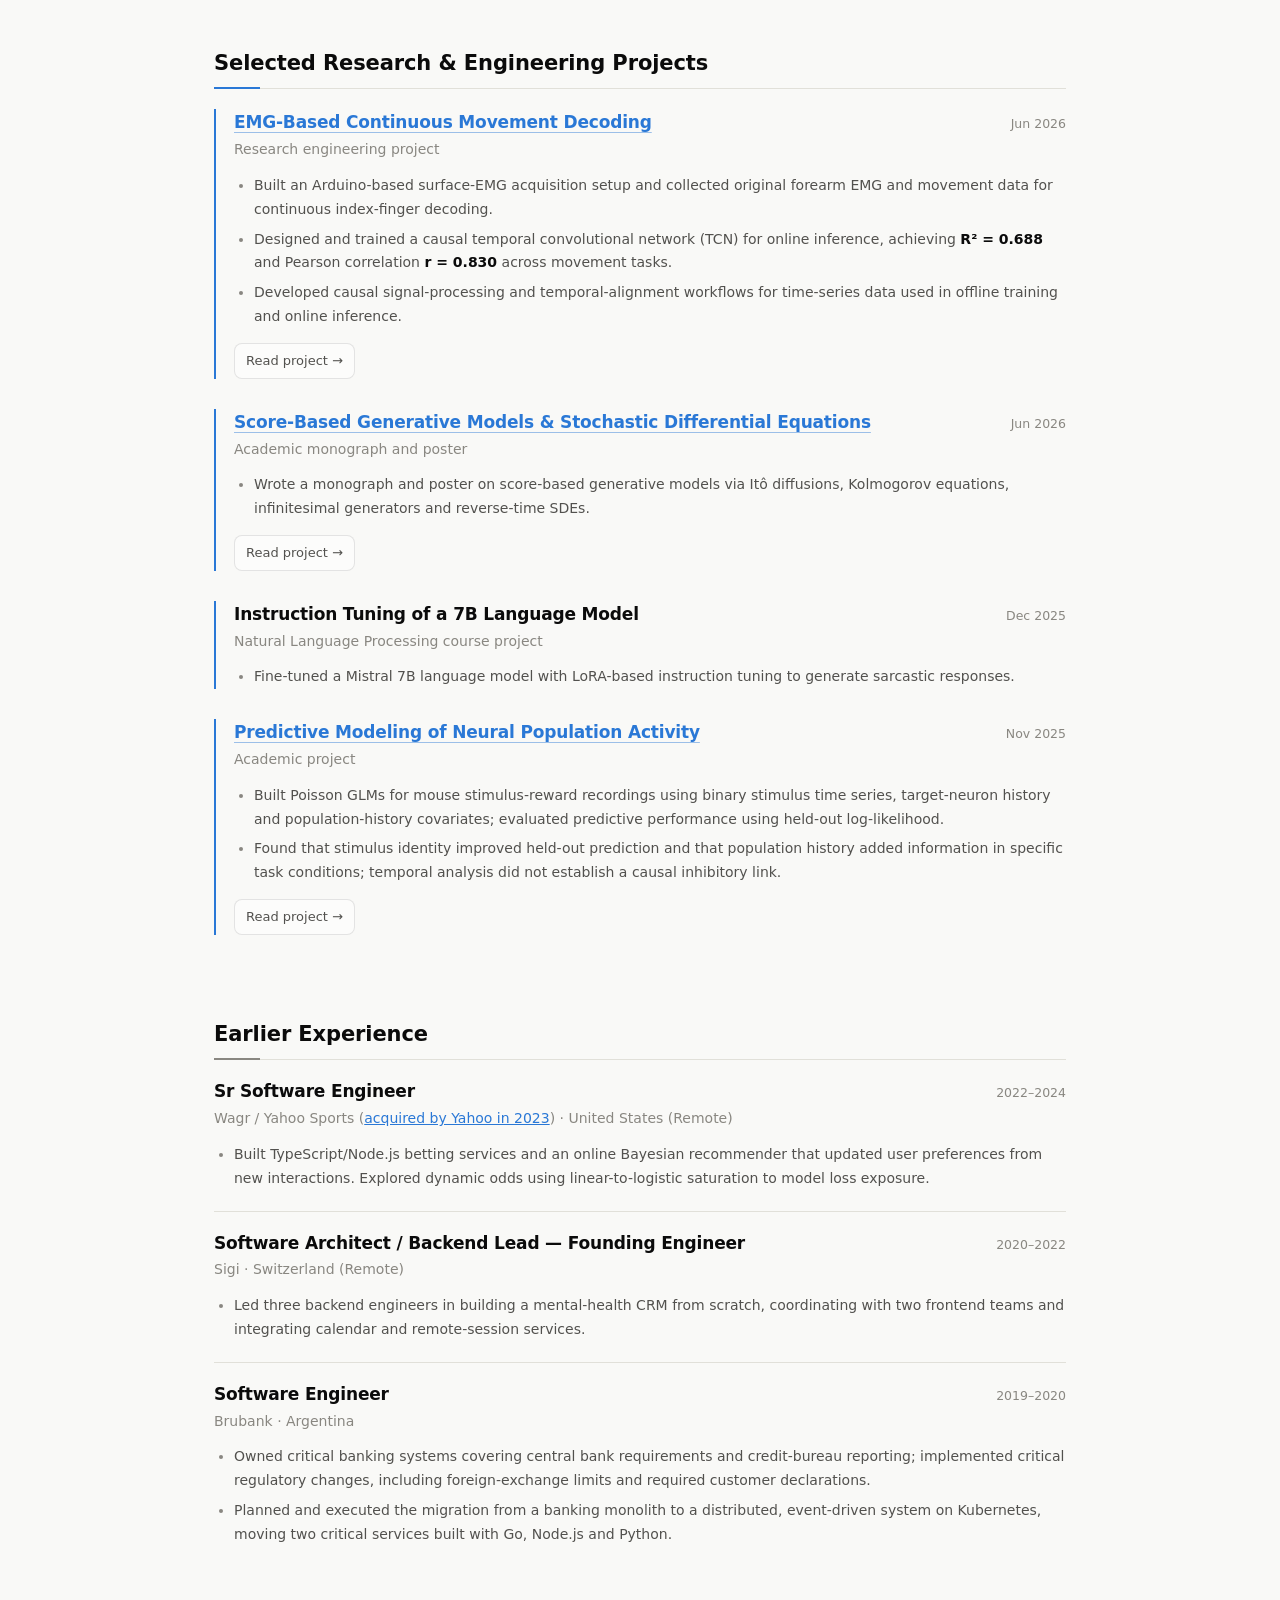
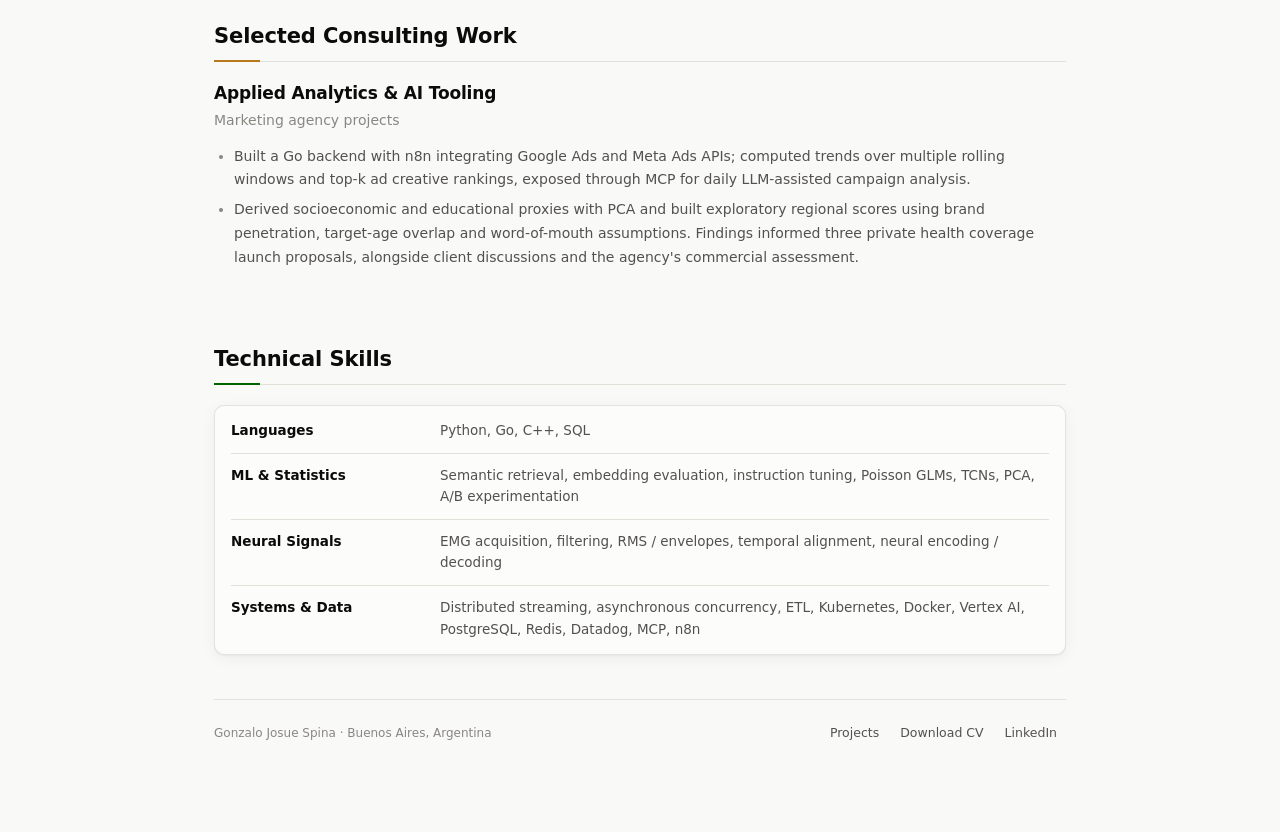
==== commit d70830ad: "Update Mercado Libre role title" ====
--- a/docs/index.html
+++ b/docs/index.html
@@ -5,6 +5,7 @@
   <meta name="viewport" content="width=device-width,initial-scale=1">
   <meta name="description" content="Curriculum vitae of Gonzalo Spina — research engineering in AI, neurotechnology and distributed systems.">
   <title>Gonzalo Spina · Curriculum Vitae</title>
+  <link rel="icon" href="favicon.svg" type="image/svg+xml">
   <link rel="stylesheet" href="styles.css">
 </head>
 <body data-page="main">
@@ -35,7 +36,7 @@
   <section id="experience">
     <h2>Experience</h2>
     <article class="cv-entry">
-      <div class="cv-entry-head"><h3>Technical Leader — Search Infrastructure</h3><span>Jul 2025–Present</span></div>
+      <div class="cv-entry-head"><h3>Sr. Software Engineer / Tech Lead — Search Infrastructure</h3><span>Jul 2025–Present</span></div>
       <p class="cv-subtitle">Mercado Libre · Argentina</p>
       <ul>
         <li>Lead engineering initiatives within a five-person team building a distributed search engine serving approximately <strong>600K requests/minute</strong> across Kubernetes clusters.</li>
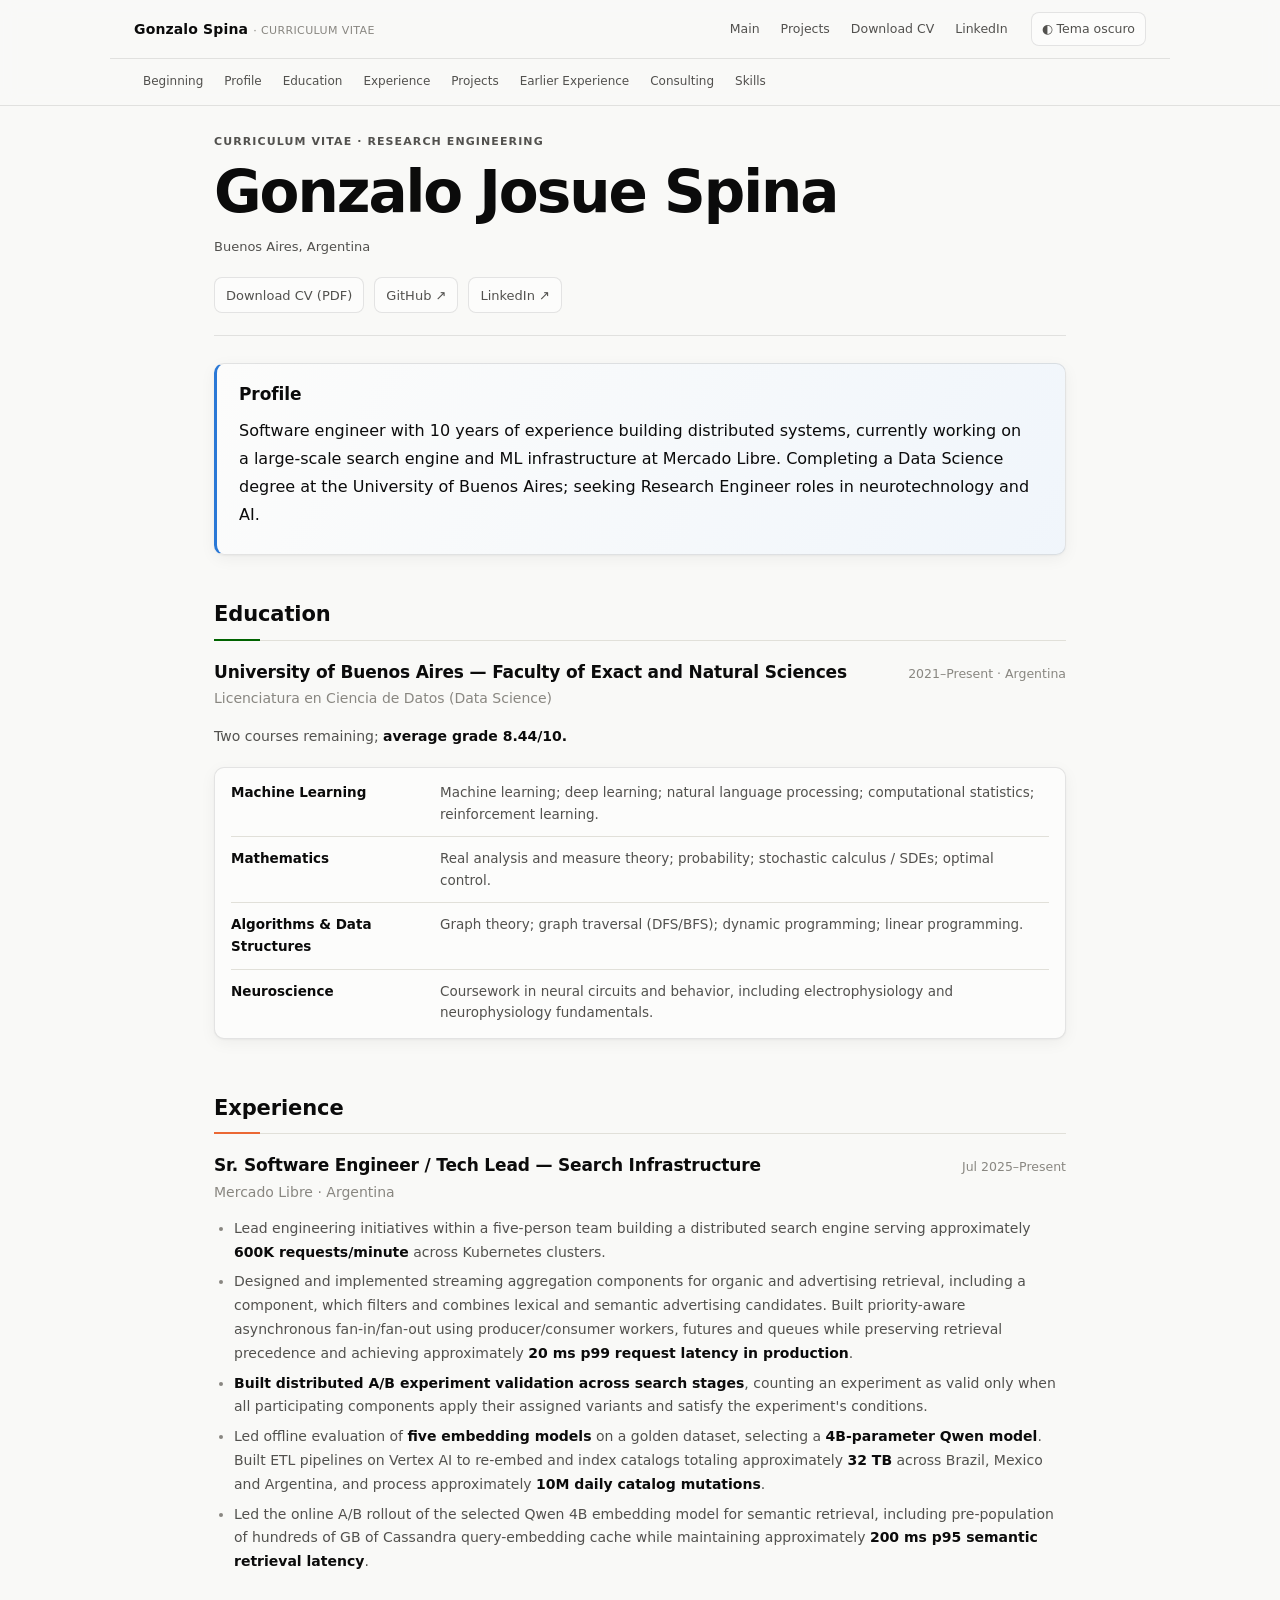
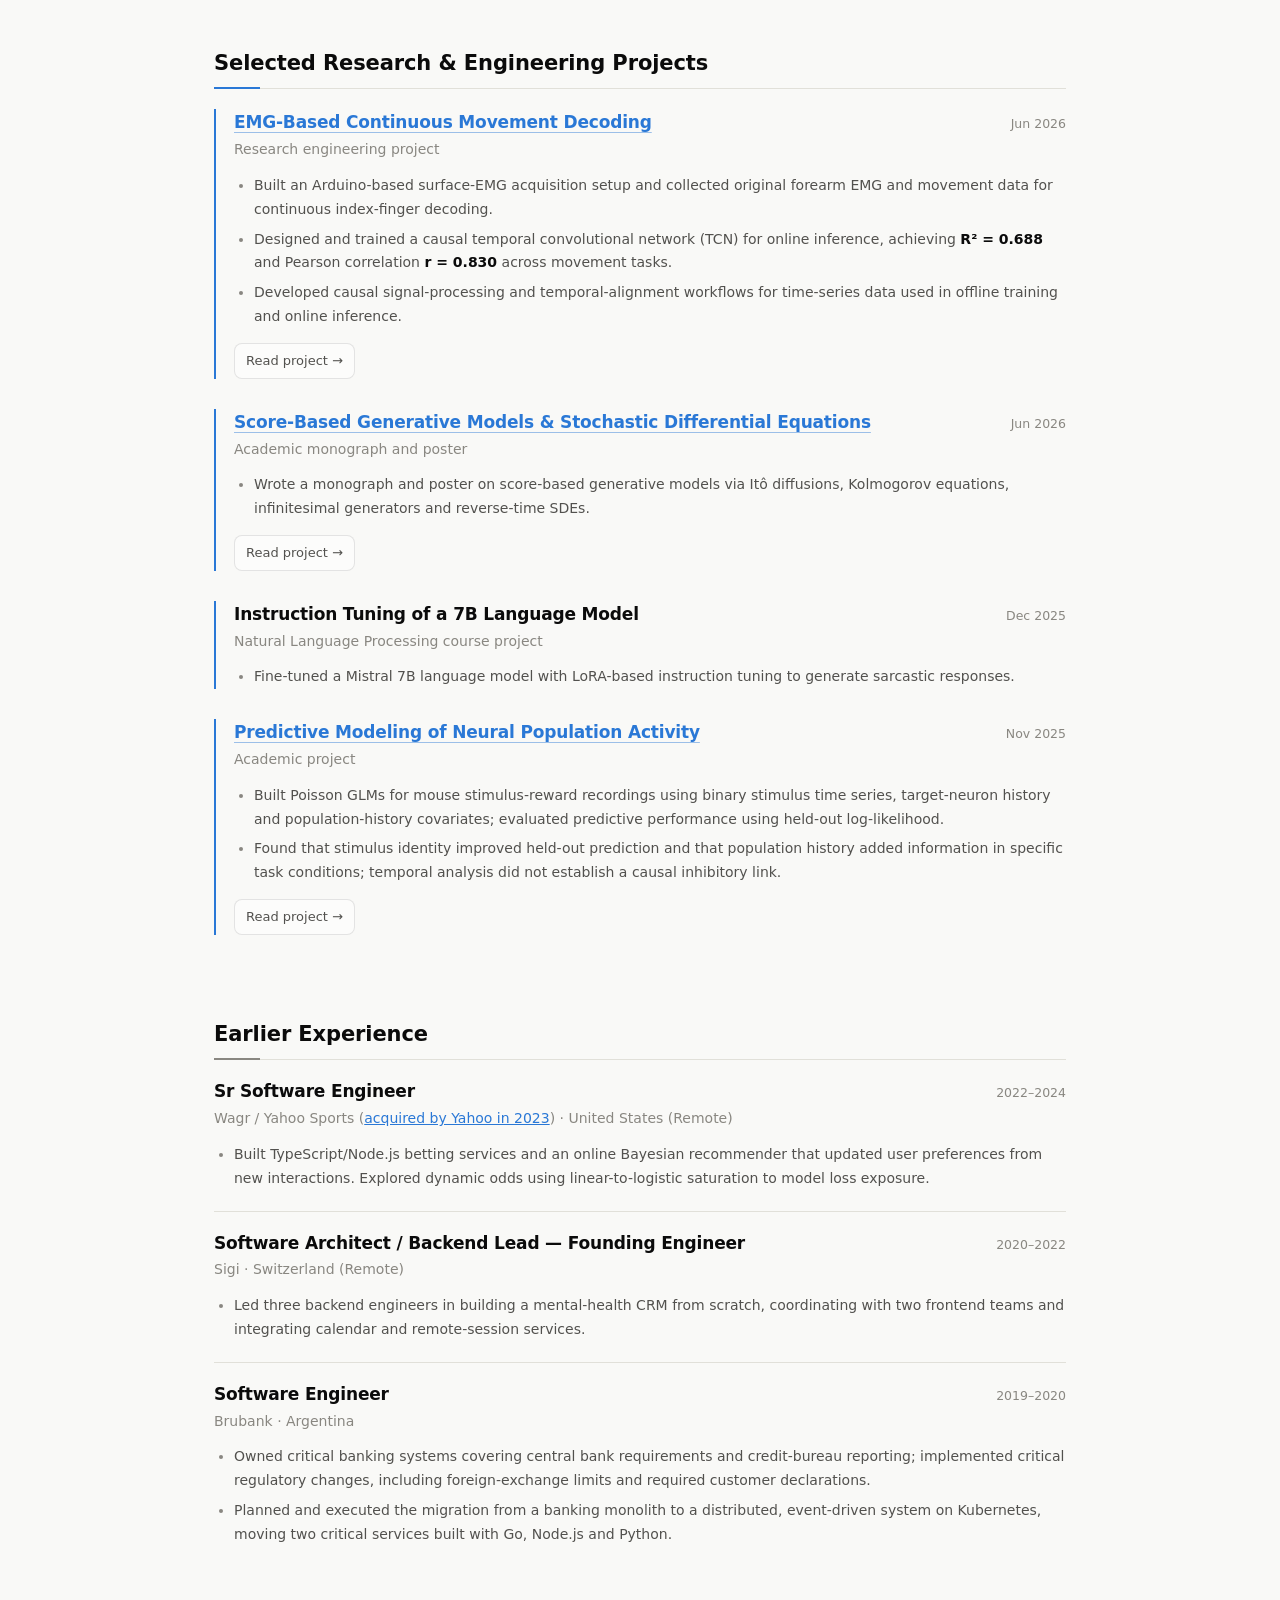
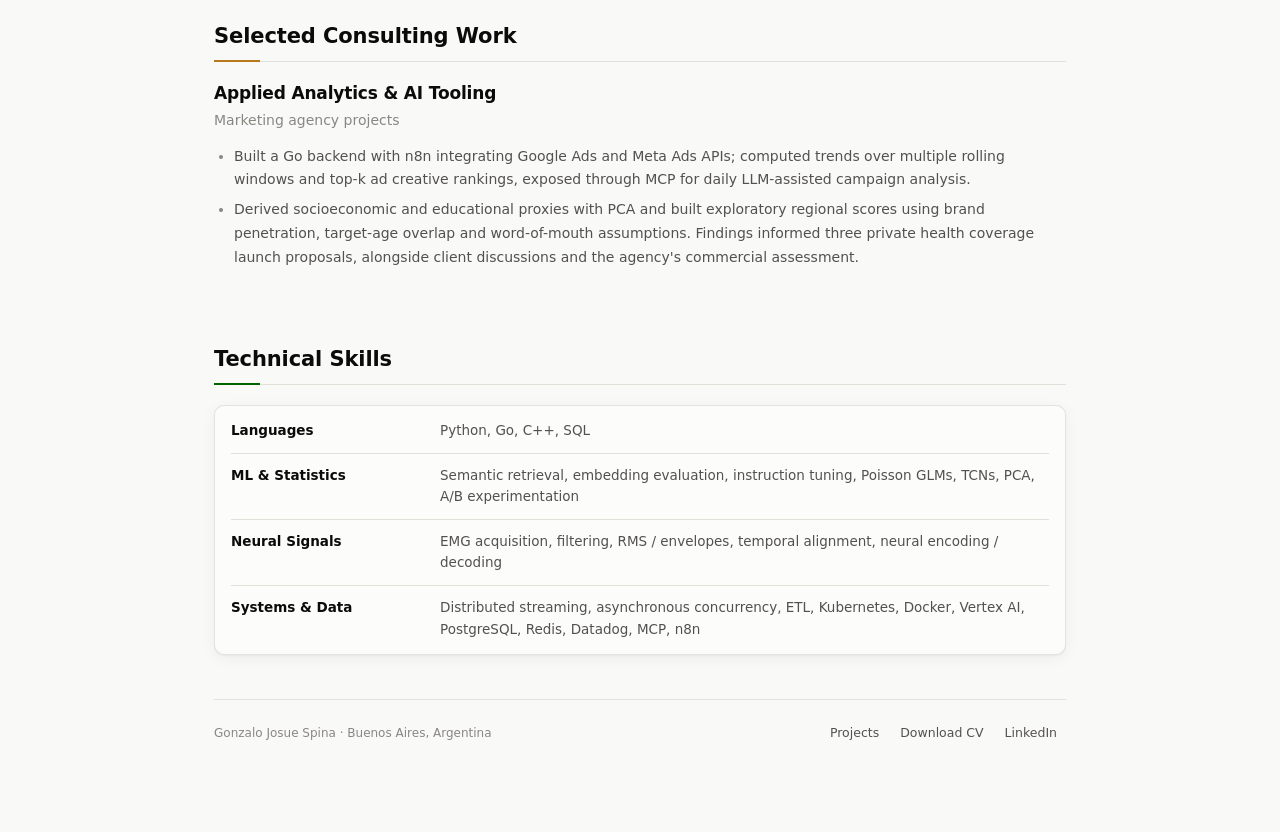
==== commit 8bb61cae: "Add GitHub and project links to CV" ====
--- a/docs/index.html
+++ b/docs/index.html
@@ -15,7 +15,7 @@
     <div class="eyebrow">Curriculum vitae · Research engineering</div>
     <h1>Gonzalo Josue Spina</h1>
     <div class="meta"><span>Buenos Aires, Argentina</span></div>
-    <div class="links cv-actions"><a href="Gonzalo_Spina_CV.pdf" download>Download CV (PDF)</a><a href="https://www.linkedin.com/in/gonzalospina" target="_blank" rel="noopener me">LinkedIn ↗</a></div>
+    <div class="links cv-actions"><a href="Gonzalo_Spina_CV.pdf" download>Download CV (PDF)</a><a href="https://github.com/gonzispina" target="_blank" rel="noopener me">GitHub ↗</a><a href="https://www.linkedin.com/in/gonzalospina" target="_blank" rel="noopener me">LinkedIn ↗</a></div>
   </div>
   <section id="profile">
     <h2>Profile</h2>
